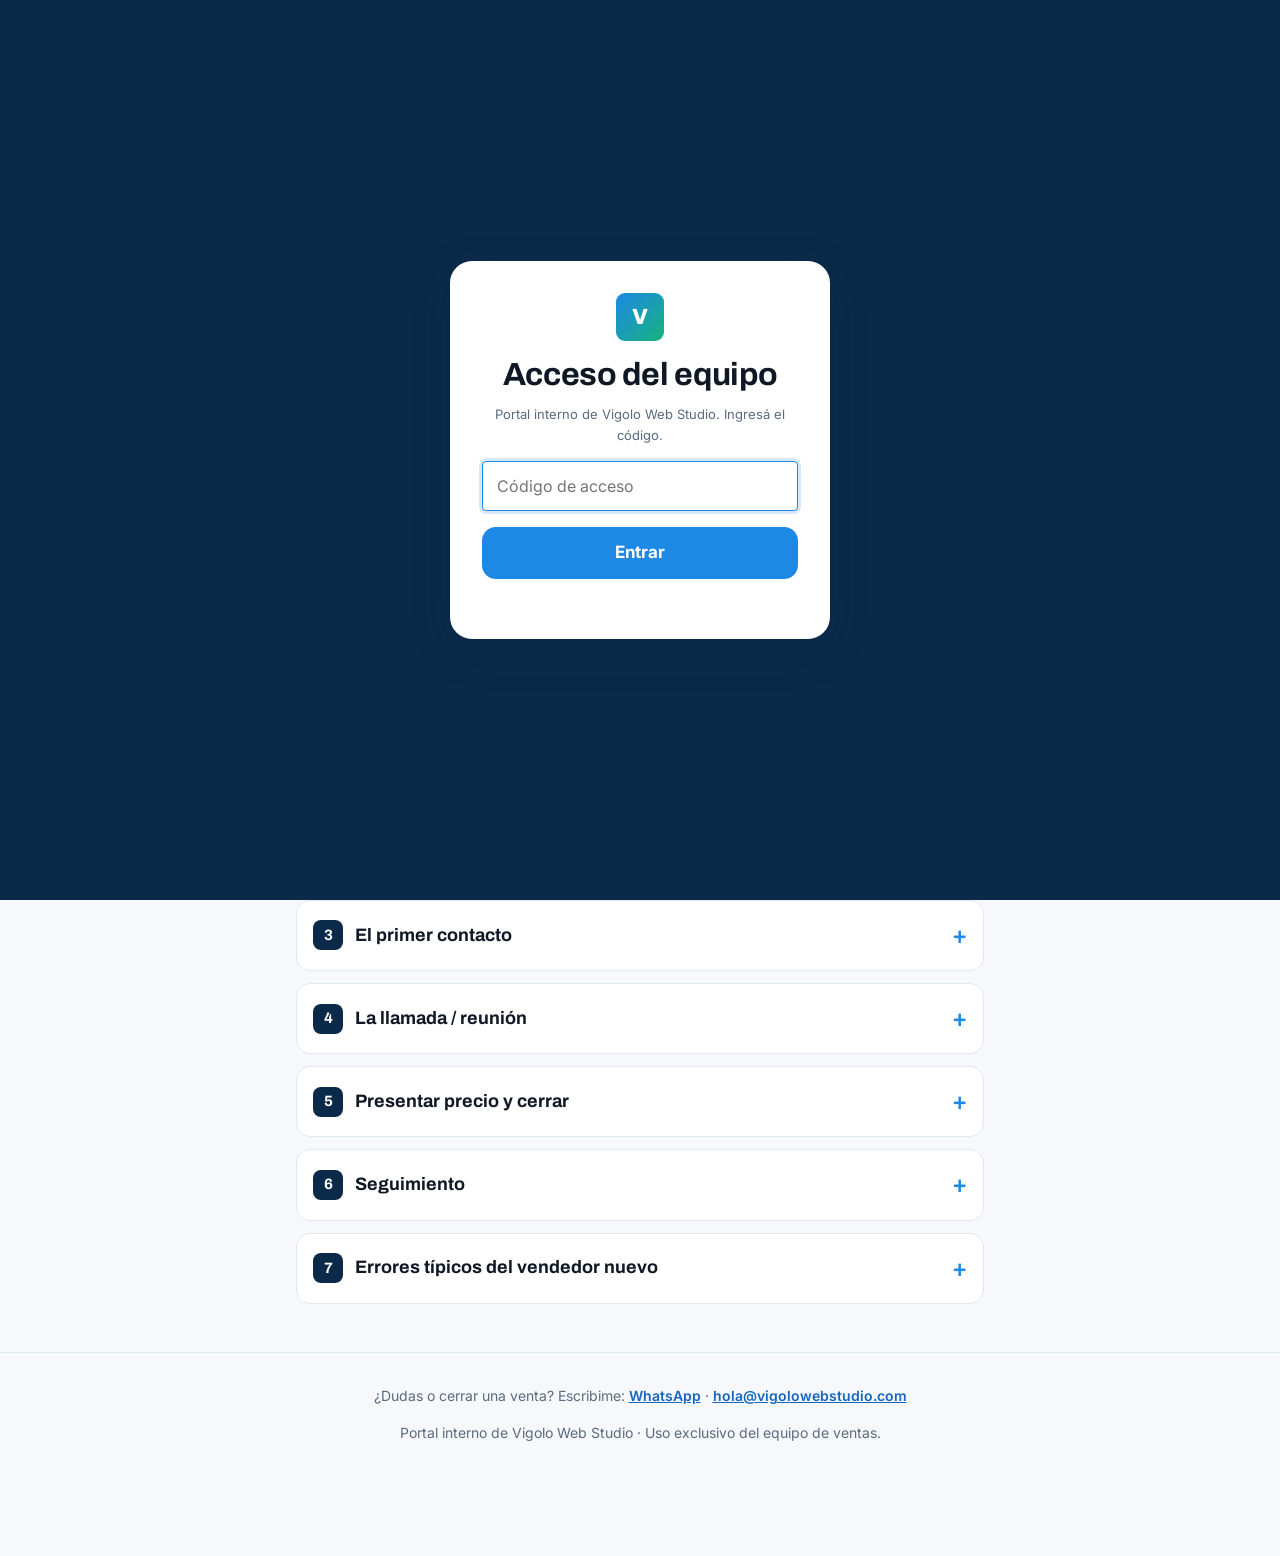
==== formacion.html @ e8ab7d02 "Portal de ventas: sitio interno completo para el equipo Sitio HTML/CSS/JS vanilla, mobile-first, con" ====
<!DOCTYPE html>
<html lang="es-AR">
<head>
  <meta charset="UTF-8">
  <meta name="viewport" content="width=device-width, initial-scale=1.0">
  <meta name="robots" content="noindex, nofollow">
  <title>Formación · Portal de ventas</title>
  <link rel="stylesheet" href="css/styles.css">
</head>
<body>

  <header class="site-header">
    <div class="contenedor">
      <div class="brand">
        <div class="brand-logo" aria-hidden="true">V</div>
        <div>
          <div class="brand-nombre" data-config="agencia.nombre">Vigolo Web Studio</div>
          <div class="brand-sub">Portal del equipo de ventas</div>
        </div>
      </div>
      <nav class="nav" aria-label="Navegación principal">
        <a href="index.html">Inicio</a>
        <a href="formacion.html">Formación</a>
        <a href="prospeccion.html">Prospección</a>
        <a href="generador.html">Generador IA</a>
        <a href="herramientas.html">Herramientas</a>
        <a href="pipeline.html">Pipeline</a>
        <a href="reglas.html">Reglas</a>
      </nav>
    </div>
  </header>

  <main class="contenedor">
    <section class="seccion">
      <p class="eyebrow">Formación</p>
      <h1>Cómo vender</h1>
      <p>
        No hace falta experiencia previa. Leé esto una vez, aplicalo, y volvé
        cuando tengas dudas. Cada módulo tiene lo que <b>sí</b> hacer y lo que
        <b>no</b> hacer. Tocá para abrir.
      </p>
    </section>

    <!-- MÓDULO 1 -->
    <details class="modulo" open>
      <summary><span class="num">1</span> Qué estás vendiendo realmente</summary>
      <div class="modulo-cuerpo">
        <p>
          No vendés "una página web". Vendés el resultado: más clientes,
          credibilidad frente a la competencia, dejar de perder consultas
          que se pierden en un WhatsApp desbordado, y aparecer en Google
          cuando alguien busca lo que el negocio ofrece.
        </p>
        <p>
          El dueño no quiere HTML. Quiere facturar más y verse profesional.
          Hablale de eso, no de tecnología.
        </p>
        <div class="si-no">
          <div class="col hacer">
            <h4>Qué hacer</h4>
            <ul>
              <li>Hablar de clientes, consultas y ventas.</li>
              <li>Usar ejemplos concretos de su rubro.</li>
              <li>Mostrar cómo se ve hoy vs. cómo podría verse.</li>
            </ul>
          </div>
          <div class="col evitar">
            <h4>Qué NO hacer</h4>
            <ul>
              <li>Hablar de "responsive", "hosting" o "CMS".</li>
              <li>Vender la herramienta en vez del resultado.</li>
              <li>Dar por hecho que "todos necesitan una web".</li>
            </ul>
          </div>
        </div>
      </div>
    </details>

    <!-- MÓDULO 2 -->
    <details class="modulo">
      <summary><span class="num">2</span> A quién le sirve</summary>
      <div class="modulo-cuerpo">
        <p>
          El mejor cliente es un negocio local que <b>factura bien pero tiene
          una presencia digital pobre</b>: buen rating, movimiento real, pero
          su única "web" es un Instagram desordenado o nada.
        </p>
        <p>
          Si el negocio ya tiene una web decente, no es tu prospecto. Si no
          factura, no te va a poder pagar. Buscá el punto medio: plata + presencia floja.
        </p>
        <div class="si-no">
          <div class="col hacer">
            <h4>Qué hacer</h4>
            <ul>
              <li>Apuntar a negocios con buen rating y reseñas.</li>
              <li>Buscar rubros que ya viste que compran (ver Prospección).</li>
              <li>Priorizar los que pierden plata por no tener web.</li>
            </ul>
          </div>
          <div class="col evitar">
            <h4>Qué NO hacer</h4>
            <ul>
              <li>Ofrecerle a cualquiera que se te cruce.</li>
              <li>Insistir con negocios que apenas sobreviven.</li>
              <li>Competir con quien ya tiene una web buena.</li>
            </ul>
          </div>
        </div>
      </div>
    </details>

    <!-- MÓDULO 3 -->
    <details class="modulo">
      <summary><span class="num">3</span> El primer contacto</summary>
      <div class="modulo-cuerpo">
        <p>Reglas del mensaje frío. Esto define si te contestan o te ignoran:</p>
        <ul>
          <li><b>Corto:</b> 3 a 5 líneas, se lee en 5 segundos.</li>
          <li><b>Personalizado:</b> mencioná algo específico y real del negocio.</li>
          <li><b>Una sola pregunta:</b> fácil de responder con una frase.</li>
          <li><b>Sin link</b> en el primer mensaje (parece spam y no lo abren).</li>
          <li><b>Sin precio</b> todavía (primero el interés, después el número).</li>
        </ul>
        <p>Usá el <a href="generador.html">Generador IA</a> para armarlos rápido.</p>
        <div class="si-no">
          <div class="col hacer">
            <h4>Qué hacer</h4>
            <ul>
              <li>Nombrar algo verificable ("vi que tenés 400 reseñas").</li>
              <li>Sonar a persona, no a plantilla.</li>
              <li>Terminar en una pregunta simple.</li>
            </ul>
          </div>
          <div class="col evitar">
            <h4>Qué NO hacer</h4>
            <ul>
              <li>"Hola, espero que estés muy bien..." (borralo).</li>
              <li>Mandar un catálogo o PDF de arranque.</li>
              <li>Copiar y pegar el mismo texto a 20 negocios.</li>
            </ul>
          </div>
        </div>
      </div>
    </details>

    <!-- MÓDULO 4 -->
    <details class="modulo">
      <summary><span class="num">4</span> La llamada / reunión</summary>
      <div class="modulo-cuerpo">
        <p>
          Tu trabajo en la llamada es <b>escuchar</b>, no presentar. El que
          más pregunta, controla. Preguntas de descubrimiento:
        </p>
        <ul>
          <li>¿Cómo te llegan hoy los clientes nuevos?</li>
          <li>¿Cuántas consultas por semana se te escapan por no contestar a tiempo?</li>
          <li>Cuando alguien te busca en Google, ¿qué encuentra?</li>
          <li>¿Qué te gustaría que la gente pudiera hacer sin escribirte?</li>
        </ul>
        <p>
          Anotá el dolor con sus palabras. Después presentás la web como la
          solución a <b>ese</b> dolor, no como un producto genérico.
        </p>
        <div class="si-no">
          <div class="col hacer">
            <h4>Qué hacer</h4>
            <ul>
              <li>Dejar hablar y anotar.</li>
              <li>Repetir su dolor con sus palabras.</li>
              <li>Llevar la charla hacia el presupuesto con naturalidad.</li>
            </ul>
          </div>
          <div class="col evitar">
            <h4>Qué NO hacer</h4>
            <ul>
              <li>Monologar sobre lo que hacés.</li>
              <li>Prometer plazos o funcionalidades (eso lo defino yo).</li>
              <li>Tirar el precio en los primeros 2 minutos.</li>
            </ul>
          </div>
        </div>
      </div>
    </details>

    <!-- MÓDULO 5 -->
    <details class="modulo">
      <summary><span class="num">5</span> Presentar precio y cerrar</summary>
      <div class="modulo-cuerpo">
        <p>
          Cuando ya entendés el dolor, presentás. Tres técnicas simples:
        </p>
        <ul>
          <li><b>Anclaje:</b> mostrá primero la opción más completa, después la
              intermedia se ve razonable.</li>
          <li><b>Opciones, no sí/no:</b> "¿Arrancamos con la institucional o
              preferís la landing para probar?" en vez de "¿la querés?".</li>
          <li><b>Seña del 50%:</b> se reserva el proyecto con la seña. Sin seña,
              no hay fecha de inicio.</li>
        </ul>
        <p class="aviso">
          Recordá: el precio final lo confirmo yo si hace falta. Vos presentás
          los precios de referencia y, si hay que ajustar, me pasás el cliente.
        </p>
        <div class="si-no">
          <div class="col hacer">
            <h4>Qué hacer</h4>
            <ul>
              <li>Dar el precio con seguridad y callarte.</li>
              <li>Ofrecer opciones cerradas.</li>
              <li>Pedir la seña para reservar el lugar.</li>
            </ul>
          </div>
          <div class="col evitar">
            <h4>Qué NO hacer</h4>
            <ul>
              <li>Pedir perdón por el precio o justificarlo de más.</li>
              <li>Dar descuentos por tu cuenta.</li>
              <li>Cerrar sin seña "porque es buena gente".</li>
            </ul>
          </div>
        </div>
      </div>
    </details>

    <!-- MÓDULO 6 -->
    <details class="modulo">
      <summary><span class="num">6</span> Seguimiento</summary>
      <div class="modulo-cuerpo">
        <p>
          La mayoría de las ventas se caen por no seguir. Cadencia de 4 toques:
        </p>
        <ul>
          <li><b>Día 1:</b> primer mensaje.</li>
          <li><b>Día 3:</b> seguimiento suave, aportando algo (una idea, un ejemplo).</li>
          <li><b>Día 7:</b> recordatorio con una pregunta distinta.</li>
          <li><b>Día 14:</b> último toque honesto ("¿lo dejamos para más adelante?").</li>
        </ul>
        <p>
          Si después del día 14 no hay respuesta, soltá y cargá "próximo toque"
          para dentro de 1–2 meses en el <a href="pipeline.html">Pipeline</a>.
          Soltar no es perder: es no quemarte.
        </p>
        <div class="si-no">
          <div class="col hacer">
            <h4>Qué hacer</h4>
            <ul>
              <li>Aportar algo en cada toque, no solo "¿viste mi mensaje?".</li>
              <li>Variar el ángulo cada vez.</li>
              <li>Cerrar el ciclo con una fecha para reintentar.</li>
            </ul>
          </div>
          <div class="col evitar">
            <h4>Qué NO hacer</h4>
            <ul>
              <li>Mandar 5 mensajes iguales en 2 días.</li>
              <li>Desaparecer después del primer "no".</li>
              <li>Tomarte el silencio como algo personal.</li>
            </ul>
          </div>
        </div>
      </div>
    </details>

    <!-- MÓDULO 7 -->
    <details class="modulo">
      <summary><span class="num">7</span> Errores típicos del vendedor nuevo</summary>
      <div class="modulo-cuerpo">
        <ul>
          <li><b>Hablar de más.</b> Vendés escuchando, no explicando.</li>
          <li><b>Perseguir a cualquiera.</b> Mejor 20 buenos prospectos que 100 malos.</li>
          <li><b>Mandar link y precio de arranque.</b> Espantás antes de generar interés.</li>
          <li><b>No hacer seguimiento.</b> Ahí está el 80% de las ventas.</li>
          <li><b>Prometer cosas que no controlás.</b> Plazos y features los defino yo.</li>
          <li><b>Bajar el precio al primer "es caro".</b> Primero mostrá valor.</li>
          <li><b>No anotar nada.</b> Sin pipeline, se te escapa todo.</li>
        </ul>
        <a href="prospeccion.html" class="btn btn-primario btn-block">Ahora sí: a prospectar →</a>
      </div>
    </details>

  </main>

  <footer class="site-footer">
    <div class="contenedor">
      <div data-footer-contacto></div>
      <p style="margin-top:16px">Portal interno de <span data-config="agencia.nombre"></span> · Uso exclusivo del equipo de ventas.</p>
    </div>
  </footer>

  <script src="js/config.js"></script>
  <script src="js/app.js"></script>
</body>
</html>
---- css/styles.css ----
/* ============================================================================
   PORTAL DE VENTAS — Vigolo Web Studio
   Hoja de estilos única. Mobile-first. Todo el color, tipografía y espaciado
   sale de variables en :root para que sea fácil de retocar.
   ========================================================================== */

/* --- Tipografías (Google Fonts) ------------------------------------------ */
@import url('https://fonts.googleapis.com/css2?family=Archivo:wght@600;700;800&family=Inter:wght@400;500;600;700&display=swap');

/* ========================================================================== */
/* 1. VARIABLES                                                               */
/* ========================================================================== */
:root {
  /* Paleta */
  --azul-seleccion: #0B2A4A;  /* base oscura / tinta fuerte */
  --celeste-cancha: #1E88E5;  /* primario / acción */
  --celeste-oscuro: #1565C0;  /* hover del primario */
  --verde-guita:    #16B37F;  /* dinero y comisión */
  --verde-oscuro:   #0E8A61;
  --amarillo-alerta:#FFC93C;  /* bloques "copiá esto" / atención */
  --nieve:          #F6F8FB;  /* superficie clara / fondo */
  --blanco:         #FFFFFF;
  --humo:           #5B6B7F;  /* texto secundario */
  --linea:          #E2E8F0;  /* bordes suaves */
  --rojo-alerta:    #E5484D;  /* errores / perdido */

  /* Roles semánticos */
  --fondo:          var(--nieve);
  --superficie:     var(--blanco);
  --texto:          #101826;
  --texto-suave:    var(--humo);
  --primario:       var(--celeste-cancha);
  --dinero:         var(--verde-guita);

  /* Tipografía */
  --font-display: 'Archivo', system-ui, 'Segoe UI', sans-serif;
  --font-texto:   'Inter', system-ui, 'Segoe UI', Roboto, sans-serif;

  /* Espaciado (escala) */
  --sp-1: 4px;
  --sp-2: 8px;
  --sp-3: 12px;
  --sp-4: 16px;
  --sp-5: 24px;
  --sp-6: 32px;
  --sp-7: 48px;
  --sp-8: 64px;

  /* Radios y sombras */
  --radio:    14px;
  --radio-sm: 10px;
  --radio-lg: 22px;
  --sombra:   0 6px 24px rgba(11, 42, 74, 0.10);
  --sombra-fuerte: 0 12px 40px rgba(11, 42, 74, 0.18);

  /* Layout */
  --ancho-max: 720px;
  --header-h: 116px;
}

/* ========================================================================== */
/* 2. RESET / BASE                                                            */
/* ========================================================================== */
*, *::before, *::after { box-sizing: border-box; }

html { -webkit-text-size-adjust: 100%; scroll-behavior: smooth; }

body {
  margin: 0;
  font-family: var(--font-texto);
  font-size: 17px;
  line-height: 1.55;
  color: var(--texto);
  background: var(--fondo);
  -webkit-font-smoothing: antialiased;
  padding-bottom: var(--sp-8);
}

img { max-width: 100%; display: block; }

h1, h2, h3, h4 {
  font-family: var(--font-display);
  line-height: 1.1;
  margin: 0 0 var(--sp-3);
  letter-spacing: -0.01em;
}
h1 { font-size: clamp(30px, 8vw, 44px); font-weight: 800; }
h2 { font-size: clamp(24px, 6vw, 32px); font-weight: 700; margin-top: var(--sp-6); }
h3 { font-size: clamp(19px, 5vw, 22px); font-weight: 700; }
p  { margin: 0 0 var(--sp-4); }

a { color: var(--celeste-oscuro); }

/* Foco visible para teclado (accesibilidad) */
:focus-visible {
  outline: 3px solid var(--celeste-cancha);
  outline-offset: 2px;
  border-radius: 4px;
}

/* ========================================================================== */
/* 3. LAYOUT / CONTENEDOR                                                     */
/* ========================================================================== */
.contenedor {
  width: 100%;
  max-width: var(--ancho-max);
  margin: 0 auto;
  padding: 0 var(--sp-4);
}

main { padding-top: var(--sp-5); }

.seccion { margin-bottom: var(--sp-6); }

/* ========================================================================== */
/* 4. HEADER / NAV                                                            */
/* ========================================================================== */
.site-header {
  position: sticky;
  top: 0;
  z-index: 50;
  background: var(--azul-seleccion);
  color: var(--blanco);
  box-shadow: var(--sombra);
}
.site-header .contenedor { padding: 0 var(--sp-4); }

.brand {
  display: flex;
  align-items: center;
  gap: var(--sp-3);
  padding: var(--sp-3) 0 var(--sp-2);
}
.brand-logo {
  width: 34px; height: 34px;
  border-radius: 9px;
  background: linear-gradient(135deg, var(--celeste-cancha), var(--verde-guita));
  display: grid; place-items: center;
  font-family: var(--font-display);
  font-weight: 800;
  color: var(--blanco);
  flex: none;
}
.brand-nombre {
  font-family: var(--font-display);
  font-weight: 700;
  font-size: 18px;
  line-height: 1.1;
}
.brand-sub {
  font-size: 12px;
  color: #A9C4E0;
  font-weight: 500;
}

/* Nav horizontal scrollable en mobile */
.nav {
  display: flex;
  gap: var(--sp-1);
  overflow-x: auto;
  padding: var(--sp-1) 0 var(--sp-3);
  -webkit-overflow-scrolling: touch;
  scrollbar-width: none;
}
.nav::-webkit-scrollbar { display: none; }
.nav a {
  flex: none;
  color: #CFE0F0;
  text-decoration: none;
  font-weight: 600;
  font-size: 15px;
  padding: var(--sp-2) var(--sp-3);
  border-radius: 999px;
  white-space: nowrap;
}
.nav a:hover { background: rgba(255,255,255,0.08); color: var(--blanco); }
.nav a.activo {
  background: var(--celeste-cancha);
  color: var(--blanco);
}

/* ========================================================================== */
/* 5. TARJETAS                                                                */
/* ========================================================================== */
.card {
  background: var(--superficie);
  border: 1px solid var(--linea);
  border-radius: var(--radio);
  padding: var(--sp-5);
  box-shadow: var(--sombra);
  margin-bottom: var(--sp-4);
}
.card.plana { box-shadow: none; }

.card h2:first-child, .card h3:first-child { margin-top: 0; }

.eyebrow {
  font-family: var(--font-display);
  text-transform: uppercase;
  letter-spacing: 0.08em;
  font-size: 13px;
  font-weight: 700;
  color: var(--primario);
  margin-bottom: var(--sp-2);
}

/* ========================================================================== */
/* 6. BOTONES                                                                 */
/* ========================================================================== */
.btn {
  display: inline-flex;
  align-items: center;
  justify-content: center;
  gap: var(--sp-2);
  font-family: var(--font-texto);
  font-weight: 700;
  font-size: 17px;
  line-height: 1;
  padding: 16px 22px;
  min-height: 52px;           /* target táctil grande */
  border: none;
  border-radius: var(--radio);
  cursor: pointer;
  text-decoration: none;
  transition: transform .08s ease, background .15s ease, box-shadow .15s ease;
}
.btn:active { transform: translateY(1px) scale(0.99); }
.btn-block { width: 100%; }

.btn-primario { background: var(--celeste-cancha); color: var(--blanco); }
.btn-primario:hover { background: var(--celeste-oscuro); }

.btn-dinero { background: var(--verde-guita); color: var(--blanco); }
.btn-dinero:hover { background: var(--verde-oscuro); }

.btn-oscuro { background: var(--azul-seleccion); color: var(--blanco); }
.btn-oscuro:hover { background: #123a63; }

.btn-fantasma {
  background: transparent;
  color: var(--azul-seleccion);
  border: 2px solid var(--linea);
}
.btn-fantasma:hover { border-color: var(--celeste-cancha); }

.btn-sm { min-height: 40px; padding: 10px 14px; font-size: 15px; border-radius: var(--radio-sm); }

/* ========================================================================== */
/* 7. HERO + FICHA DE COMISIÓN (elemento firma)                              */
/* ========================================================================== */
.hero {
  background: radial-gradient(120% 120% at 0% 0%, #123a63 0%, var(--azul-seleccion) 55%);
  color: var(--blanco);
  border-radius: var(--radio-lg);
  padding: var(--sp-6) var(--sp-5) var(--sp-7);
  margin-top: var(--sp-4);
  position: relative;
  overflow: hidden;
}
.hero h1 { color: var(--blanco); }
.hero p.lead { color: #CFE0F0; font-size: 18px; }

/* La Ficha de Comisión: marcador deportivo */
.ficha-comision {
  background: var(--blanco);
  color: var(--texto);
  border-radius: var(--radio);
  padding: var(--sp-5);
  box-shadow: var(--sombra-fuerte);
  text-align: center;
  border: 3px solid var(--verde-guita);
}
.ficha-comision .rotulo {
  font-family: var(--font-display);
  text-transform: uppercase;
  letter-spacing: 0.1em;
  font-size: 13px;
  color: var(--humo);
  font-weight: 700;
}
.ficha-comision .cifra {
  font-family: var(--font-display);
  font-weight: 800;
  font-size: clamp(56px, 20vw, 92px);
  line-height: 0.95;
  color: var(--verde-guita);
  margin: var(--sp-2) 0;
  font-variant-numeric: tabular-nums;
}
.ficha-comision .pie { color: var(--humo); font-size: 15px; margin: 0; }

.hero .ficha-comision { margin-top: var(--sp-5); }

/* Sello chico reutilizable */
.sello-comision {
  display: inline-flex;
  align-items: baseline;
  gap: var(--sp-2);
  background: rgba(22,179,127,0.12);
  color: var(--verde-oscuro);
  border: 1.5px solid var(--verde-guita);
  border-radius: 999px;
  padding: 6px 14px;
  font-weight: 700;
  font-size: 15px;
}
.sello-comision b { font-family: var(--font-display); font-size: 18px; }

/* ========================================================================== */
/* 8. BLOQUES COPIABLES (etiqueta "copiá esto")                              */
/* ========================================================================== */
.copiable {
  position: relative;
  background: #FFF9E6;
  border: 1.5px dashed var(--amarillo-alerta);
  border-radius: var(--radio-sm);
  padding: var(--sp-4);
  padding-right: 64px;
  margin: var(--sp-3) 0;
  white-space: pre-wrap;
  word-break: break-word;
  font-size: 16px;
  line-height: 1.5;
}
.copiable .btn-copiar {
  position: absolute;
  top: var(--sp-3);
  right: var(--sp-3);
}
.btn-copiar {
  background: var(--azul-seleccion);
  color: var(--blanco);
  border: none;
  border-radius: 8px;
  padding: 8px 12px;
  font-weight: 700;
  font-size: 13px;
  cursor: pointer;
  min-height: 40px;
}
.btn-copiar.ok { background: var(--verde-guita); }

.copiable-titulo {
  font-family: var(--font-display);
  font-weight: 700;
  font-size: 15px;
  color: var(--azul-seleccion);
  margin-bottom: var(--sp-1);
  display: flex;
  align-items: center;
  gap: var(--sp-2);
}
.copiable-angulo {
  font-size: 14px;
  color: var(--humo);
  margin: 0 0 var(--sp-1);
  font-style: italic;
}

/* ========================================================================== */
/* 9. LISTAS DE PASOS / SÍ-NO                                                 */
/* ========================================================================== */
.pasos { list-style: none; counter-reset: paso; padding: 0; margin: 0; }
.pasos li {
  counter-increment: paso;
  display: flex;
  gap: var(--sp-3);
  padding: var(--sp-3) 0;
  border-bottom: 1px solid var(--linea);
}
.pasos li:last-child { border-bottom: none; }
.pasos li::before {
  content: counter(paso);
  flex: none;
  width: 34px; height: 34px;
  border-radius: 50%;
  background: var(--celeste-cancha);
  color: var(--blanco);
  font-family: var(--font-display);
  font-weight: 800;
  display: grid; place-items: center;
}

.si-no { display: grid; gap: var(--sp-3); margin: var(--sp-3) 0; }
@media (min-width: 560px) { .si-no { grid-template-columns: 1fr 1fr; } }
.si-no .col {
  border-radius: var(--radio-sm);
  padding: var(--sp-4);
  border: 1px solid var(--linea);
}
.si-no .col.hacer   { background: rgba(22,179,127,0.08); border-color: rgba(22,179,127,0.4); }
.si-no .col.evitar  { background: rgba(229,72,77,0.06);  border-color: rgba(229,72,77,0.35); }
.si-no .col h4 { margin: 0 0 var(--sp-2); font-size: 15px; text-transform: uppercase; letter-spacing: .05em; }
.si-no .col.hacer h4  { color: var(--verde-oscuro); }
.si-no .col.evitar h4 { color: var(--rojo-alerta); }
.si-no ul { margin: 0; padding-left: 18px; }
.si-no li { margin-bottom: var(--sp-1); }

/* ========================================================================== */
/* 10. FORMULARIOS                                                            */
/* ========================================================================== */
label { display: block; font-weight: 600; margin-bottom: var(--sp-1); font-size: 15px; }
.campo { margin-bottom: var(--sp-4); }
input, select, textarea {
  width: 100%;
  font-family: var(--font-texto);
  font-size: 16px;               /* 16px evita zoom en iOS */
  padding: 14px;
  border: 1.5px solid var(--linea);
  border-radius: var(--radio-sm);
  background: var(--blanco);
  color: var(--texto);
}
input:focus, select:focus, textarea:focus {
  border-color: var(--celeste-cancha);
  outline: none;
  box-shadow: 0 0 0 3px rgba(30,136,229,0.18);
}
textarea { min-height: 100px; resize: vertical; }
.ayuda { font-size: 13px; color: var(--humo); margin-top: 4px; }

/* ========================================================================== */
/* 11. ACORDEÓN / FAQ / MÓDULOS                                              */
/* ========================================================================== */
details.modulo {
  border: 1px solid var(--linea);
  border-radius: var(--radio);
  margin-bottom: var(--sp-3);
  background: var(--superficie);
  overflow: hidden;
}
details.modulo > summary {
  cursor: pointer;
  padding: var(--sp-4);
  font-family: var(--font-display);
  font-weight: 700;
  font-size: 18px;
  list-style: none;
  display: flex;
  align-items: center;
  gap: var(--sp-3);
}
details.modulo > summary::-webkit-details-marker { display: none; }
details.modulo > summary::after {
  content: "+";
  margin-left: auto;
  font-size: 24px;
  color: var(--celeste-cancha);
  transition: transform .2s ease;
}
details.modulo[open] > summary::after { transform: rotate(45deg); }
details.modulo > summary .num {
  flex: none;
  width: 30px; height: 30px;
  border-radius: 8px;
  background: var(--azul-seleccion);
  color: var(--blanco);
  display: grid; place-items: center;
  font-size: 15px;
}
.modulo-cuerpo { padding: 0 var(--sp-4) var(--sp-4); }

/* ========================================================================== */
/* 12. TABLA DE PRECIOS (como tarjetas, no tabla ancha)                      */
/* ========================================================================== */
.precios-grid { display: grid; gap: var(--sp-3); }
.precio-item {
  display: flex;
  align-items: center;
  justify-content: space-between;
  gap: var(--sp-3);
  padding: var(--sp-4);
  border: 1px solid var(--linea);
  border-radius: var(--radio-sm);
  background: var(--superficie);
}
.precio-item .nombre { font-weight: 600; }
.precio-item .valor {
  font-family: var(--font-display);
  font-weight: 800;
  font-size: 22px;
  white-space: nowrap;
}
.precio-item .comision-chip {
  font-size: 13px;
  color: var(--verde-oscuro);
  font-weight: 700;
}

/* ========================================================================== */
/* 13. GATE DE ACCESO                                                         */
/* ========================================================================== */
.gate {
  position: fixed;
  inset: 0;
  z-index: 100;
  background: var(--azul-seleccion);
  color: var(--blanco);
  display: grid;
  place-items: center;
  padding: var(--sp-5);
}
.gate-card {
  background: var(--blanco);
  color: var(--texto);
  border-radius: var(--radio-lg);
  padding: var(--sp-6);
  width: 100%;
  max-width: 380px;
  box-shadow: var(--sombra-fuerte);
  text-align: center;
}
.gate-card .brand-logo { width: 48px; height: 48px; margin: 0 auto var(--sp-4); font-size: 22px; }
.gate-error { color: var(--rojo-alerta); font-weight: 600; font-size: 14px; min-height: 20px; margin-top: var(--sp-2); }

/* Oculta el contenido hasta pasar el gate */
body.bloqueado { overflow: hidden; }

/* ========================================================================== */
/* 14. ESTADOS (loading, error, vacío) — generador de IA                     */
/* ========================================================================== */
.estado {
  border-radius: var(--radio);
  padding: var(--sp-5);
  text-align: center;
  border: 1px dashed var(--linea);
  background: var(--superficie);
}
.estado .icono { font-size: 34px; margin-bottom: var(--sp-2); }
.estado.error { border-color: rgba(229,72,77,0.5); background: rgba(229,72,77,0.05); }

.spinner {
  width: 34px; height: 34px;
  border: 4px solid var(--linea);
  border-top-color: var(--celeste-cancha);
  border-radius: 50%;
  margin: 0 auto var(--sp-3);
  animation: girar 0.8s linear infinite;
}
@keyframes girar { to { transform: rotate(360deg); } }

/* ========================================================================== */
/* 15. PIPELINE (CRM local)                                                   */
/* ========================================================================== */
.pipeline-metricas { display: grid; grid-template-columns: 1fr 1fr; gap: var(--sp-3); margin-bottom: var(--sp-4); }
.metrica {
  background: var(--superficie);
  border: 1px solid var(--linea);
  border-radius: var(--radio);
  padding: var(--sp-4);
  text-align: center;
}
.metrica .n { font-family: var(--font-display); font-weight: 800; font-size: 28px; color: var(--verde-guita); font-variant-numeric: tabular-nums; }
.metrica .l { font-size: 13px; color: var(--humo); }

.prospecto {
  background: var(--superficie);
  border: 1px solid var(--linea);
  border-left: 5px solid var(--celeste-cancha);
  border-radius: var(--radio-sm);
  padding: var(--sp-4);
  margin-bottom: var(--sp-3);
}
.prospecto .top { display: flex; justify-content: space-between; gap: var(--sp-2); align-items: flex-start; }
.prospecto .negocio { font-weight: 700; font-size: 17px; }
.prospecto .meta { font-size: 13px; color: var(--humo); }
.prospecto .notas { font-size: 14px; margin: var(--sp-2) 0 0; }
.prospecto .acciones { display: flex; gap: var(--sp-2); flex-wrap: wrap; margin-top: var(--sp-3); }

.badge {
  display: inline-block;
  padding: 4px 10px;
  border-radius: 999px;
  font-size: 12px;
  font-weight: 700;
  background: var(--linea);
  color: var(--azul-seleccion);
}
.badge.Cerrado  { background: rgba(22,179,127,0.18); color: var(--verde-oscuro); }
.badge.Perdido  { background: rgba(229,72,77,0.14);  color: var(--rojo-alerta); }
.badge.Reunión, .badge.Presupuesto { background: rgba(30,136,229,0.16); color: var(--celeste-oscuro); }

/* ========================================================================== */
/* 16. FOOTER                                                                 */
/* ========================================================================== */
.site-footer {
  margin-top: var(--sp-7);
  padding: var(--sp-6) 0;
  border-top: 1px solid var(--linea);
  color: var(--humo);
  font-size: 14px;
  text-align: center;
}
.site-footer a { color: var(--celeste-oscuro); font-weight: 600; }
.site-footer .contacto { margin-top: var(--sp-2); font-weight: 600; color: var(--texto); }

/* ========================================================================== */
/* 17. UTILIDADES                                                             */
/* ========================================================================== */
.text-dinero { color: var(--verde-guita); font-weight: 700; }
.mt-0 { margin-top: 0; }
.center { text-align: center; }
.grid-2 { display: grid; gap: var(--sp-3); }
@media (min-width: 560px) { .grid-2 { grid-template-columns: 1fr 1fr; } }
.chip-lista { display: flex; flex-wrap: wrap; gap: var(--sp-2); }
.chip {
  background: var(--nieve);
  border: 1px solid var(--linea);
  border-radius: 999px;
  padding: 6px 12px;
  font-size: 14px;
  font-weight: 600;
}
.aviso {
  background: #FFF9E6;
  border: 1px solid var(--amarillo-alerta);
  border-radius: var(--radio-sm);
  padding: var(--sp-4);
  font-size: 15px;
}
.oculto { display: none !important; }

/* ========================================================================== */
/* 18. MOVIMIENTO REDUCIDO (accesibilidad)                                    */
/* ========================================================================== */
@media (prefers-reduced-motion: reduce) {
  *, *::before, *::after {
    animation-duration: 0.001ms !important;
    animation-iteration-count: 1 !important;
    transition-duration: 0.001ms !important;
    scroll-behavior: auto !important;
  }
}

/* Muy chico (360px): apretamos paddings */
@media (max-width: 380px) {
  body { font-size: 16px; }
  .card { padding: var(--sp-4); }
  .pipeline-metricas { grid-template-columns: 1fr; }
}
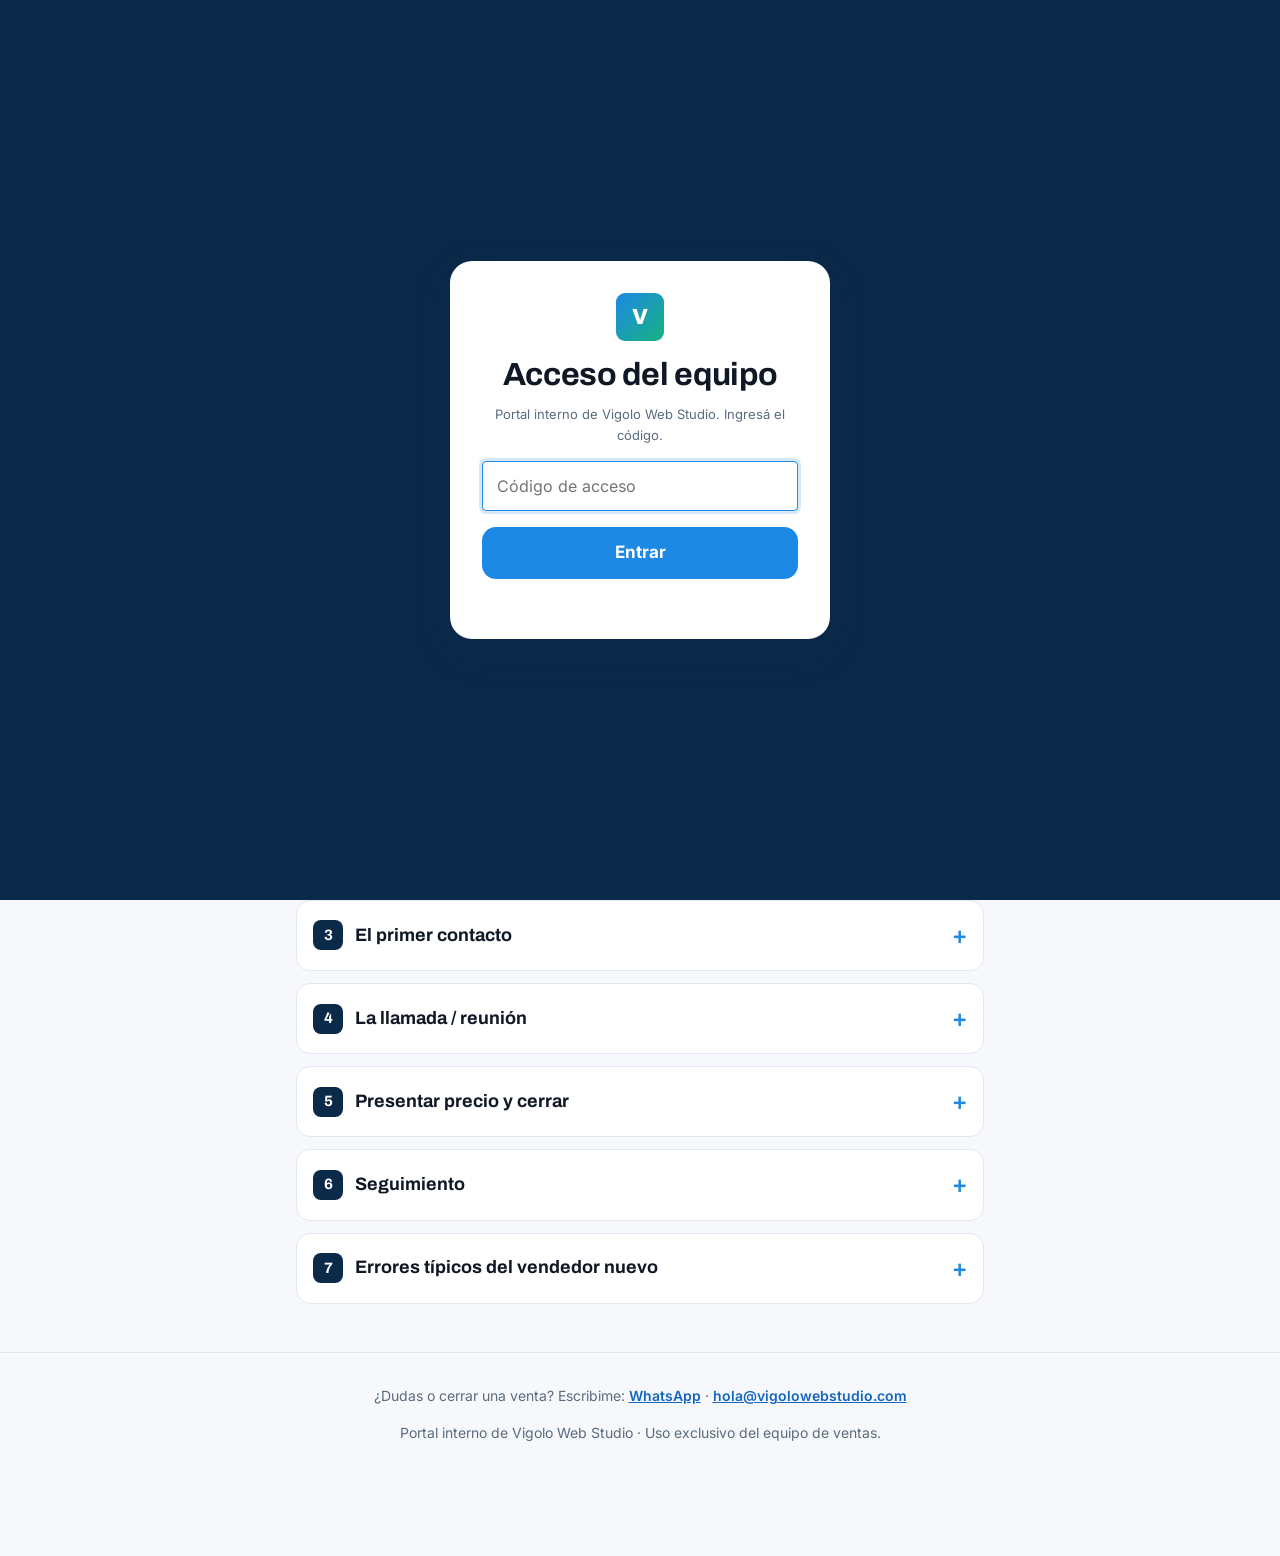
==== commit 7674723a: "Auto-alojar fuentes (Archivo/Inter) como data: URIs Reemplaza el @import a Google Fonts por css/font" ====
--- a/formacion.html
+++ b/formacion.html
@@ -5,6 +5,7 @@
   <meta name="viewport" content="width=device-width, initial-scale=1.0">
   <meta name="robots" content="noindex, nofollow">
   <title>Formación · Portal de ventas</title>
+  <link rel="stylesheet" href="css/fonts.css">
   <link rel="stylesheet" href="css/styles.css">
 </head>
 <body>
--- a/css/fonts.css
+++ b/css/fonts.css
@@ -0,0 +1,8 @@
+/* Fuentes auto-alojadas (subconjunto latin) embebidas como data: URIs.
+   Cero pedidos externos: funciona offline y con doble clic, sin errores de consola.
+   Generado desde Google Fonts (Archivo, Inter). */
+@font-face{font-family:'Archivo';font-style:normal;font-weight:700;font-display:swap;src:url([data-uri]) format('woff2');}
+@font-face{font-family:'Archivo';font-style:normal;font-weight:800;font-display:swap;src:url([data-uri]) format('woff2');}
+@font-face{font-family:'Inter';font-style:normal;font-weight:400;font-display:swap;src:url([data-uri]) format('woff2');}
+@font-face{font-family:'Inter';font-style:normal;font-weight:600;font-display:swap;src:url([data-uri]) format('woff2');}
+@font-face{font-family:'Inter';font-style:normal;font-weight:700;font-display:swap;src:url([data-uri]) format('woff2');}
--- a/css/styles.css
+++ b/css/styles.css
@@ -4,8 +4,10 @@
    sale de variables en :root para que sea fácil de retocar.
    ========================================================================== */
 
-/* --- Tipografías (Google Fonts) ------------------------------------------ */
-@import url('https://fonts.googleapis.com/css2?family=Archivo:wght@600;700;800&family=Inter:wght@400;500;600;700&display=swap');
+/* --- Tipografías ----------------------------------------------------------
+   Archivo (display) e Inter (texto) se cargan auto-alojadas desde css/fonts.css
+   (embebidas como data: URIs). Cada página linkea css/fonts.css ANTES que este
+   archivo. Sin pedidos externos: funciona offline y con doble clic. */
 
 /* ========================================================================== */
 /* 1. VARIABLES                                                               */
